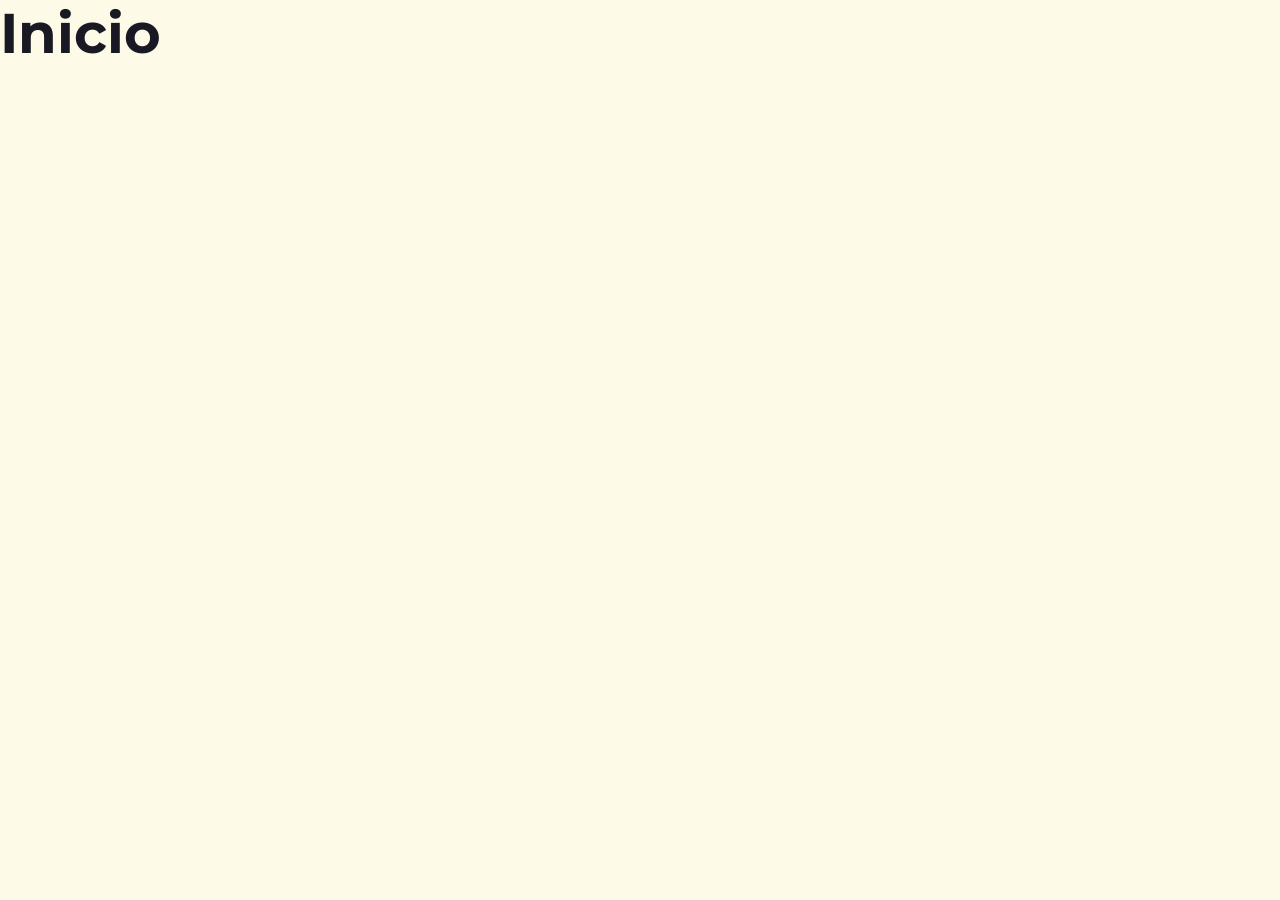
==== index.html @ 2173cb90 "Agregue la base HTML con Bootstrap y estilos tipográficos" ====
<!DOCTYPE html>
<html lang="es">
<head>
    <meta charset="UTF-8">
    <meta name="viewport" content="width=device-width, initial-scale=1">
    <title>Franklin Grisales Castrillón | Diseñador Crossmedia</title>
    <meta name="description" content="Portafolio de Franklin Grisales Castrillón, diseñador crossmedia y realizador audiovisual.">

    <link rel="preconnect" href="https://fonts.googleapis.com">
    <link rel="preconnect" href="https://fonts.gstatic.com" crossorigin>
    <link href="https://fonts.googleapis.com/css2?family=Montserrat:wght@500;600;700&family=Spectral:wght@400;500&display=swap" rel="stylesheet">

    <link href="https://cdn.jsdelivr.net/npm/bootstrap@5.3.3/dist/css/bootstrap.min.css" rel="stylesheet">

    <link rel="stylesheet" href="css/tokens.css">
    <link rel="stylesheet" href="css/estilos.css">
</head>
<body>

    <main>
        <h1>Inicio</h1>
    </main>

    <script src="https://cdn.jsdelivr.net/npm/bootstrap@5.3.3/dist/js/bootstrap.bundle.min.js"></script>
    <script src="js/main.js"></script>
</body>
</html>
---- css/tokens.css ----
:root {
  /* Colores */
    --color-principal: #595880;
    --color-secundario: #708090;
    --color-neutro: #B8BDBB;
    --color-fondo: #FDFAE7;
    --color-texto: #191924;
    --color-exito: #4E7D6B;
    --color-error: #A94F4F;
    --color-aviso: #B8892E;
    --color-info: #4A6F8A;

  /* Tipografía */
    --fuente-titulos: 'Montserrat', sans-serif;
    --fuente-texto: 'Spectral', serif;

  /* Espaciado */
    --espacio-4: 4px;
    --espacio-8: 8px;
    --espacio-16: 16px;
    --espacio-24: 24px;
    --espacio-32: 32px;
    --espacio-48: 48px;
    --espacio-64: 64px;

  /* Bordes */
    --radio-8: 8px;
    --radio-16: 16px;
}
---- css/estilos.css ----
body {
    background-color: var(--color-fondo);
    color: var(--color-texto);
    font-family: var(--fuente-texto);
    font-size: 18px;
    line-height: 1.6;
}

h1, h2, h3, h4 {
    font-family: var(--fuente-titulos);
    color: var(--color-texto);
}

h1 { font-size: 56px; font-weight: 700; }
h2 { font-size: 40px; font-weight: 600; }
h3 { font-size: 28px; font-weight: 600; }
h4 { font-size: 20px; font-weight: 500; }

a { color: var(--color-principal); }

@media (max-width: 767px) {
    h1 { font-size: 40px; }
    h2 { font-size: 32px; }
    h3 { font-size: 24px; }
}
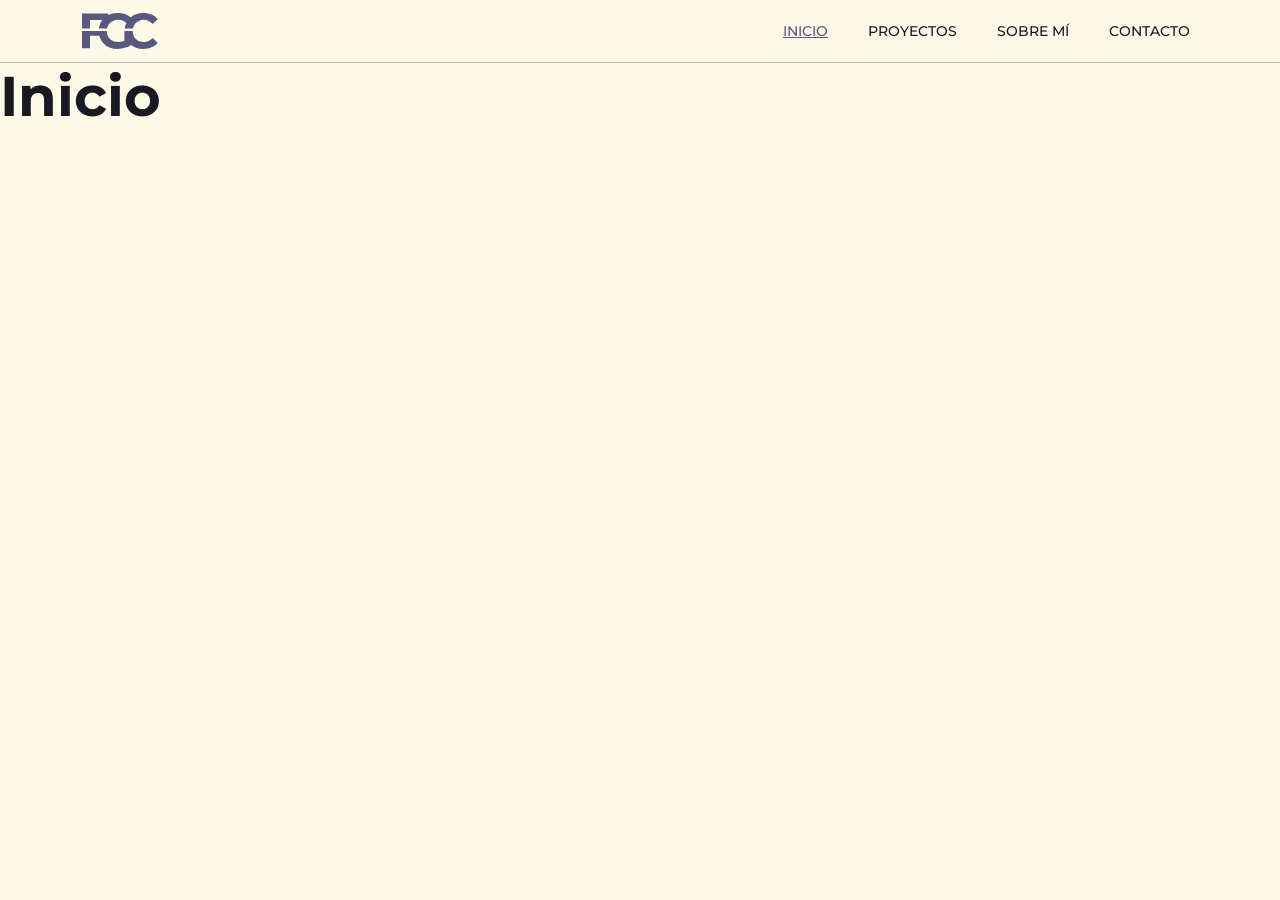
==== commit 4bd02092: "Cree la navegación responsive con Bootstrap y estilos del Design System" ====
--- a/index.html
+++ b/index.html
@@ -17,8 +17,31 @@
 </head>
 <body>
 
+    <header class="navegacion">
+    <nav class="navbar navbar-expand-md">
+        <div class="container">
+        <a class="navbar-brand" href="index.html">
+            <img src="imgs/monograma-fgc.svg" alt="Monograma FGC" height="36">
+        </a>
+        <button class="navbar-toggler" type="button" data-bs-toggle="collapse"
+                data-bs-target="#menuPrincipal" aria-controls="menuPrincipal"
+                aria-expanded="false" aria-label="Abrir menú">
+            <span class="navbar-toggler-icon"></span>
+        </button>
+        <div class="collapse navbar-collapse justify-content-end" id="menuPrincipal">
+            <ul class="navbar-nav">
+            <li class="nav-item"><a class="nav-link activo" href="index.html">Inicio</a></li>
+            <li class="nav-item"><a class="nav-link" href="proyectos.html">Proyectos</a></li>
+            <li class="nav-item"><a class="nav-link" href="perfil.html">Sobre mí</a></li>
+            <li class="nav-item"><a class="nav-link" href="perfil.html#contacto">Contacto</a></li>
+            </ul>
+        </div>
+        </div>
+    </nav>
+    </header>
+
     <main>
-        <h1>Inicio</h1>
+    <h1>Inicio</h1>
     </main>
 
     <script src="https://cdn.jsdelivr.net/npm/bootstrap@5.3.3/dist/js/bootstrap.bundle.min.js"></script>
--- a/css/estilos.css
+++ b/css/estilos.css
@@ -22,4 +22,28 @@
     h1 { font-size: 40px; }
     h2 { font-size: 32px; }
     h3 { font-size: 24px; }
+}
+
+/* Navegación*/
+.navegacion {
+    background-color: var(--color-fondo);
+    border-bottom: 1px solid var(--color-neutro);
+}
+
+.navegacion .nav-link {
+    font-family: var(--fuente-titulos);
+    font-size: 14px;
+    font-weight: 500;
+    text-transform: uppercase;
+    color: var(--color-texto);
+    margin-left: var(--espacio-24);
+}
+
+.navegacion .nav-link:hover {
+    color: var(--color-principal);
+}
+
+.navegacion .nav-link.activo {
+    color: var(--color-principal);
+    text-decoration: underline;
 }
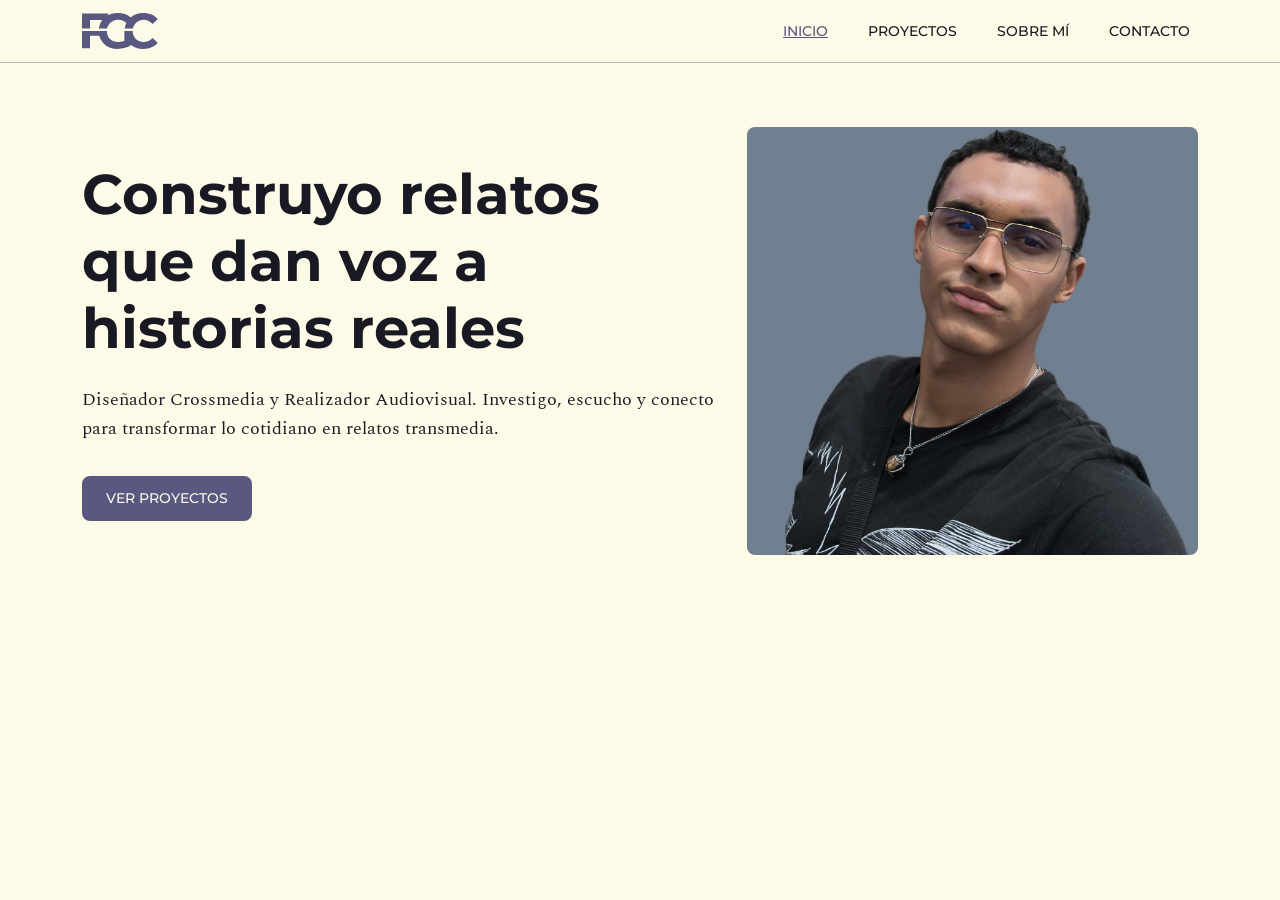
==== commit 7b4dda89: "Cree el hero de Inicio y botón primario con diferentes estados, ademas agregue foto-franklin" ====
--- a/index.html
+++ b/index.html
@@ -41,7 +41,23 @@
     </header>
 
     <main>
-    <h1>Inicio</h1>
+    <section class="hero">
+        <div class="container">
+        <div class="row align-items-center">
+            <div class="col-lg-7">
+            <h1>Construyo relatos que dan voz a historias reales</h1>
+            <p class="hero-texto">
+                Diseñador Crossmedia y Realizador Audiovisual. Investigo, escucho y conecto
+                para transformar lo cotidiano en relatos transmedia.
+            </p>
+            <a href="proyectos.html" class="btn boton-primario">Ver proyectos</a>
+            </div>
+            <div class="col-lg-5 text-center">
+            <img src="imgs/foto-franklin.png" alt="Retrato de Franklin Grisales" class="hero-foto">
+            </div>
+        </div>
+        </div>
+    </section>
     </main>
 
     <script src="https://cdn.jsdelivr.net/npm/bootstrap@5.3.3/dist/js/bootstrap.bundle.min.js"></script>
--- a/css/estilos.css
+++ b/css/estilos.css
@@ -46,4 +46,40 @@
 .navegacion .nav-link.activo {
     color: var(--color-principal);
     text-decoration: underline;
+}
+
+/* Hero (Inicio) */
+.hero {
+    padding: var(--espacio-64) 0;
+}
+
+.hero-texto {
+    color: var(--color-texto);
+    max-width: 640px;
+    margin: var(--espacio-24) 0 var(--espacio-32);
+}
+
+.hero-foto {
+    max-width: 100%;
+    height: auto;
+    background-color: var(--color-secundario);
+    border-radius: var(--radio-8);
+}
+
+/* Botón primario */
+.boton-primario {
+    background-color: var(--color-principal);
+    color: var(--color-fondo);
+    font-family: var(--fuente-titulos);
+    font-size: 14px;
+    font-weight: 500;
+    text-transform: uppercase;
+    padding: var(--espacio-12, 12px) var(--espacio-24);
+    border-radius: var(--radio-8);
+    border: none;
+}
+
+.boton-primario:hover {
+    background-color: var(--color-texto);
+    color: var(--color-fondo);
 }
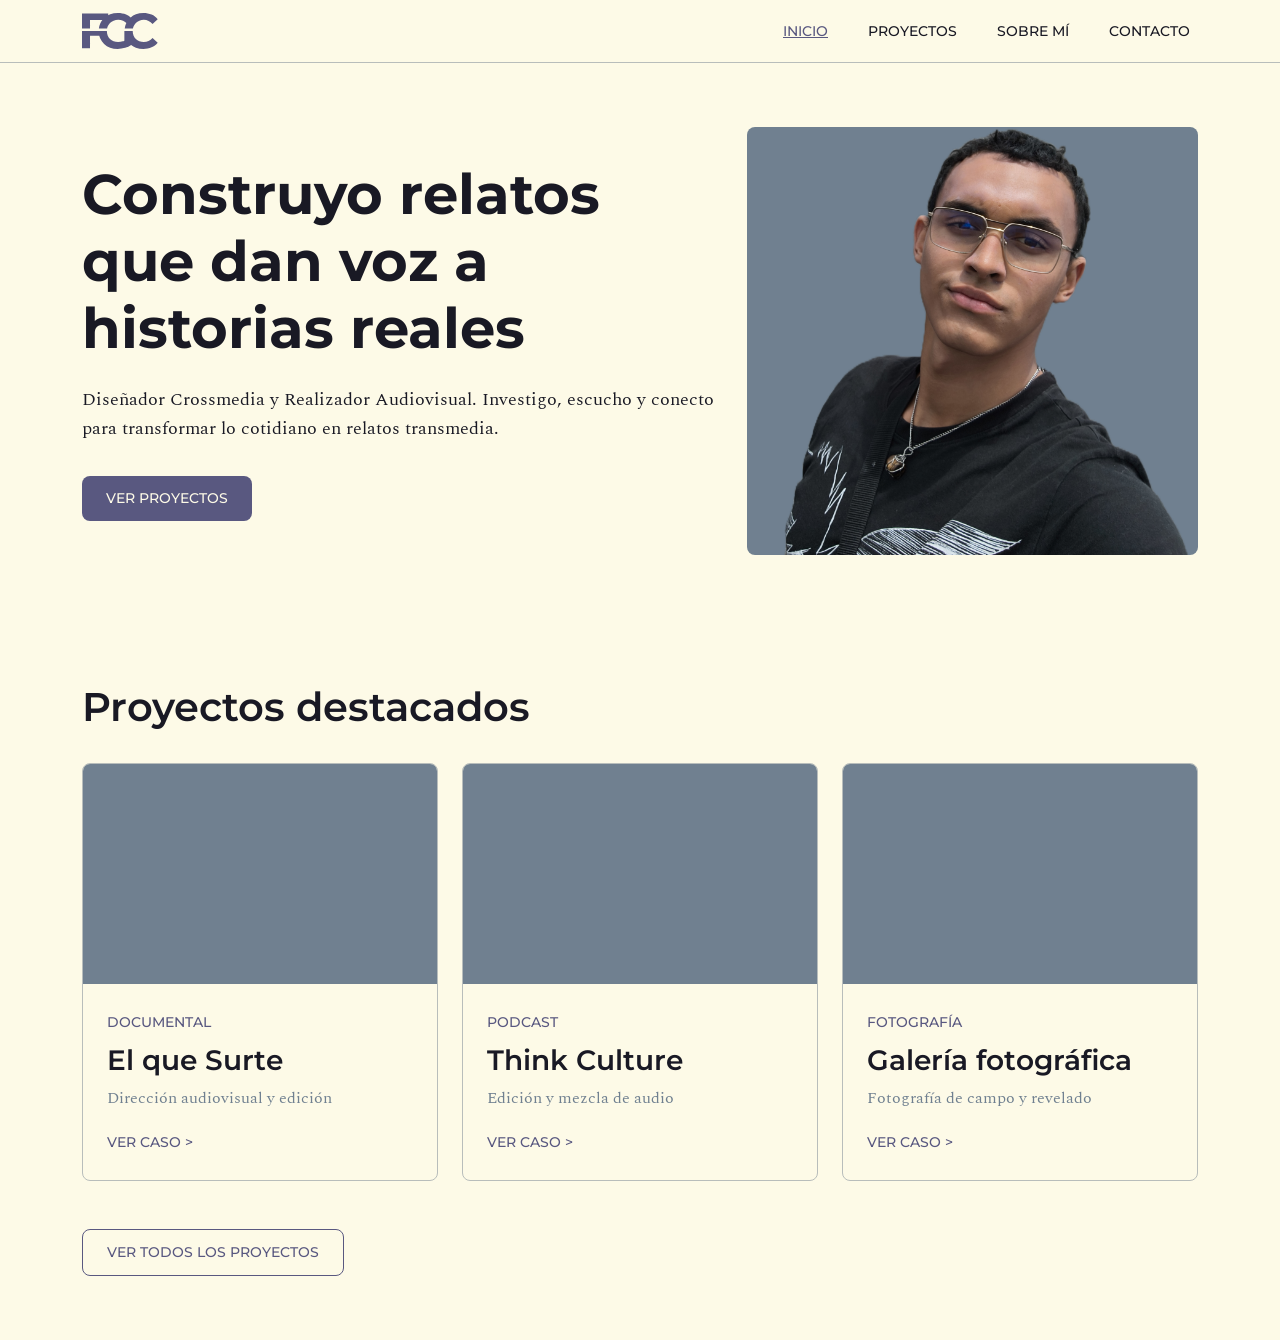
==== commit 3cc4822c: "Agregue los proyectos destacados con las tarjetas" ====
--- a/index.html
+++ b/index.html
@@ -58,6 +58,53 @@
         </div>
         </div>
     </section>
+
+        <section class="seccion">
+        <div class="container">
+        <h2>Proyectos destacados</h2>
+        <div class="row g-4 mt-2">
+
+            <div class="col-md-6 col-lg-4">
+            <article class="tarjeta-proyecto">
+                <div class="tarjeta-imagen"></div>
+                <div class="tarjeta-cuerpo">
+                <span class="tarjeta-categoria">Documental</span>
+                <h3>El que Surte</h3>
+                <p>Dirección audiovisual y edición</p>
+                <a href="proyectos.html" class="enlace-caso">Ver caso &gt;</a>
+                </div>
+            </article>
+            </div>
+
+            <div class="col-md-6 col-lg-4">
+            <article class="tarjeta-proyecto">
+                <div class="tarjeta-imagen"></div>
+                <div class="tarjeta-cuerpo">
+                <span class="tarjeta-categoria">Podcast</span>
+                <h3>Think Culture</h3>
+                <p>Edición y mezcla de audio</p>
+                <a href="proyectos.html" class="enlace-caso">Ver caso &gt;</a>
+                </div>
+            </article>
+            </div>
+
+            <div class="col-md-6 col-lg-4">
+            <article class="tarjeta-proyecto">
+                <div class="tarjeta-imagen"></div>
+                <div class="tarjeta-cuerpo">
+                <span class="tarjeta-categoria">Fotografía</span>
+                <h3>Galería fotográfica</h3>
+                <p>Fotografía de campo y revelado</p>
+                <a href="proyectos.html" class="enlace-caso">Ver caso &gt;</a>
+                </div>
+            </article>
+            </div>
+
+        </div>
+        <a href="proyectos.html" class="btn boton-secundario mt-5">Ver todos los proyectos</a>
+        </div>
+    </section>
+
     </main>
 
     <script src="https://cdn.jsdelivr.net/npm/bootstrap@5.3.3/dist/js/bootstrap.bundle.min.js"></script>
--- a/css/estilos.css
+++ b/css/estilos.css
@@ -82,4 +82,84 @@
 .boton-primario:hover {
     background-color: var(--color-texto);
     color: var(--color-fondo);
+}
+
+@media (max-width: 991px) {
+    .hero {
+    padding: var(--espacio-32) 0;
+    }
+
+    .hero .btn {
+    margin-bottom: var(--espacio-48);
+    } 
+}
+
+/* Secciones */
+.seccion {
+    padding: var(--espacio-64) 0;
+}
+
+/* Tarjeta de proyecto*/
+.tarjeta-proyecto {
+    background-color: var(--color-fondo);
+    border: 1px solid var(--color-neutro);
+    border-radius: var(--radio-8);
+    overflow: hidden;
+    height: 100%;
+}
+
+.tarjeta-imagen {
+    height: 220px;
+    background-color: var(--color-secundario);
+}
+
+.tarjeta-cuerpo {
+    padding: var(--espacio-24);
+}
+
+.tarjeta-categoria {
+    font-family: var(--fuente-titulos);
+    font-size: 14px;
+    font-weight: 500;
+    text-transform: uppercase;
+    color: var(--color-principal);
+}
+
+.tarjeta-cuerpo h3 {
+    margin: var(--espacio-8) 0;
+}
+
+.tarjeta-cuerpo p {
+    font-size: 16px;
+    color: var(--color-secundario);
+}
+
+.enlace-caso {
+    font-family: var(--fuente-titulos);
+    font-size: 14px;
+    font-weight: 500;
+    text-transform: uppercase;
+    text-decoration: none;
+}
+
+.enlace-caso:hover {
+    text-decoration: underline;
+}
+
+/* Botón secundario (átomo) */
+.boton-secundario {
+    background-color: transparent;
+    color: var(--color-principal);
+    border: 1px solid var(--color-principal);
+    font-family: var(--fuente-titulos);
+    font-size: 14px;
+    font-weight: 500;
+    text-transform: uppercase;
+    padding: 12px var(--espacio-24);
+    border-radius: var(--radio-8);
+}
+
+.boton-secundario:hover {
+    background-color: var(--color-principal);
+    color: var(--color-fondo);
 }
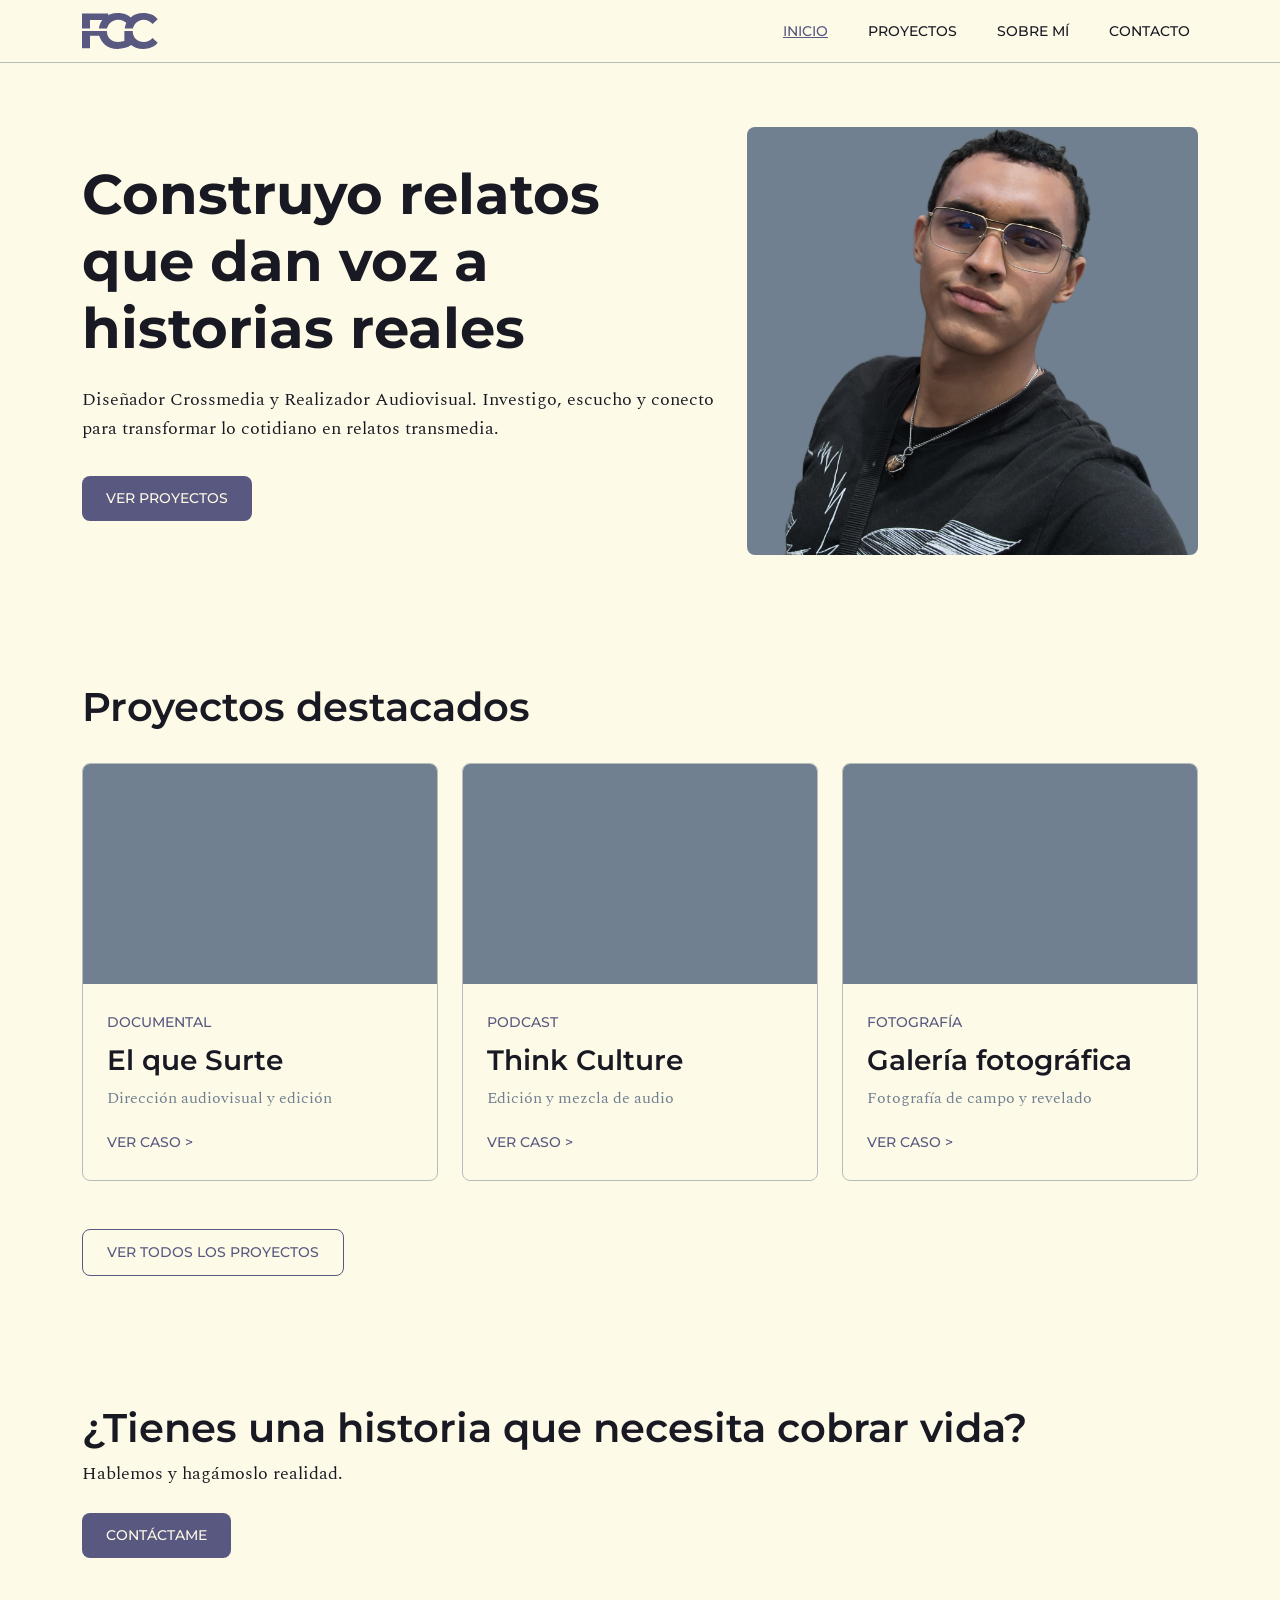
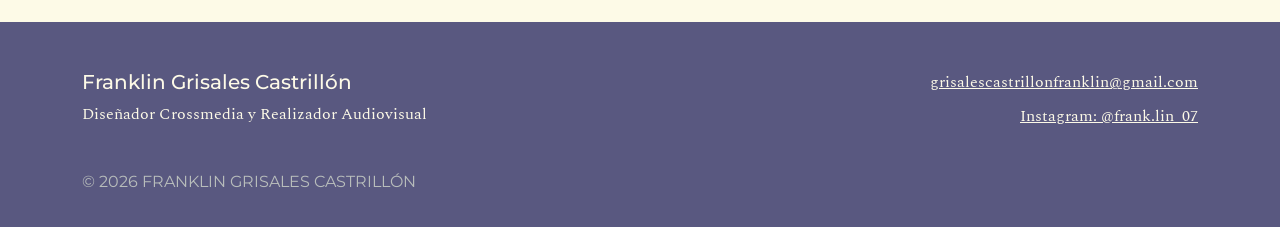
==== commit e9cd424b: "Agregue el llamado a contacto y el footer a la página de Inicio" ====
--- a/index.html
+++ b/index.html
@@ -105,7 +105,35 @@
         </div>
     </section>
 
+        <section class="seccion llamado">
+        <div class="container">
+        <h2>¿Tienes una historia que necesita cobrar vida?</h2>
+        <p>Hablemos y hagámoslo realidad.</p>
+        <a href="perfil.html#contacto" class="btn boton-primario">Contáctame</a>
+        </div>
+    </section>
+
     </main>
+
+        <footer class="pie">
+    <div class="container">
+        <div class="row">
+        <div class="col-md-6">
+            <h4>Franklin Grisales Castrillón</h4>
+            <p>Diseñador Crossmedia y Realizador Audiovisual</p>
+        </div>
+        <div class="col-md-6 pie-contacto">
+            <p>
+            <a href="mailto:grisalescastrillonfranklin@gmail.com">grisalescastrillonfranklin@gmail.com</a>
+            </p>
+            <p>
+            <a href="https://www.instagram.com/frank.lin_07" target="_blank" rel="noopener">Instagram: @frank.lin_07</a>
+            </p>
+        </div>
+        </div>
+        <p class="pie-copy">© 2026 Franklin Grisales Castrillón</p>
+    </div>
+    </footer>
 
     <script src="https://cdn.jsdelivr.net/npm/bootstrap@5.3.3/dist/js/bootstrap.bundle.min.js"></script>
     <script src="js/main.js"></script>
--- a/css/estilos.css
+++ b/css/estilos.css
@@ -162,4 +162,49 @@
 .boton-secundario:hover {
     background-color: var(--color-principal);
     color: var(--color-fondo);
+}
+
+/* Llamado a contacto */
+.llamado p {
+    color: var(--color-texto);
+    margin-bottom: var(--espacio-24);
+}
+
+/* Footer (organismo) */
+.pie {
+    background-color: var(--color-principal);
+    color: var(--color-fondo);
+    padding: var(--espacio-48) 0 var(--espacio-24);
+}
+
+.pie h4 {
+    color: var(--color-fondo);
+}
+
+.pie p {
+    font-size: 16px;
+    margin-bottom: var(--espacio-8);
+}
+
+.pie a {
+    color: var(--color-fondo);
+}
+
+.pie-contacto {
+    text-align: right;
+}
+
+.pie-copy {
+    margin-top: var(--espacio-32);
+    font-family: var(--fuente-titulos);
+    font-size: 14px;
+    text-transform: uppercase;
+    color: var(--color-neutro);
+}
+
+@media (max-width: 767px) {
+    .pie-contacto {
+    text-align: left;
+    margin-top: var(--espacio-24);
+    }
 }
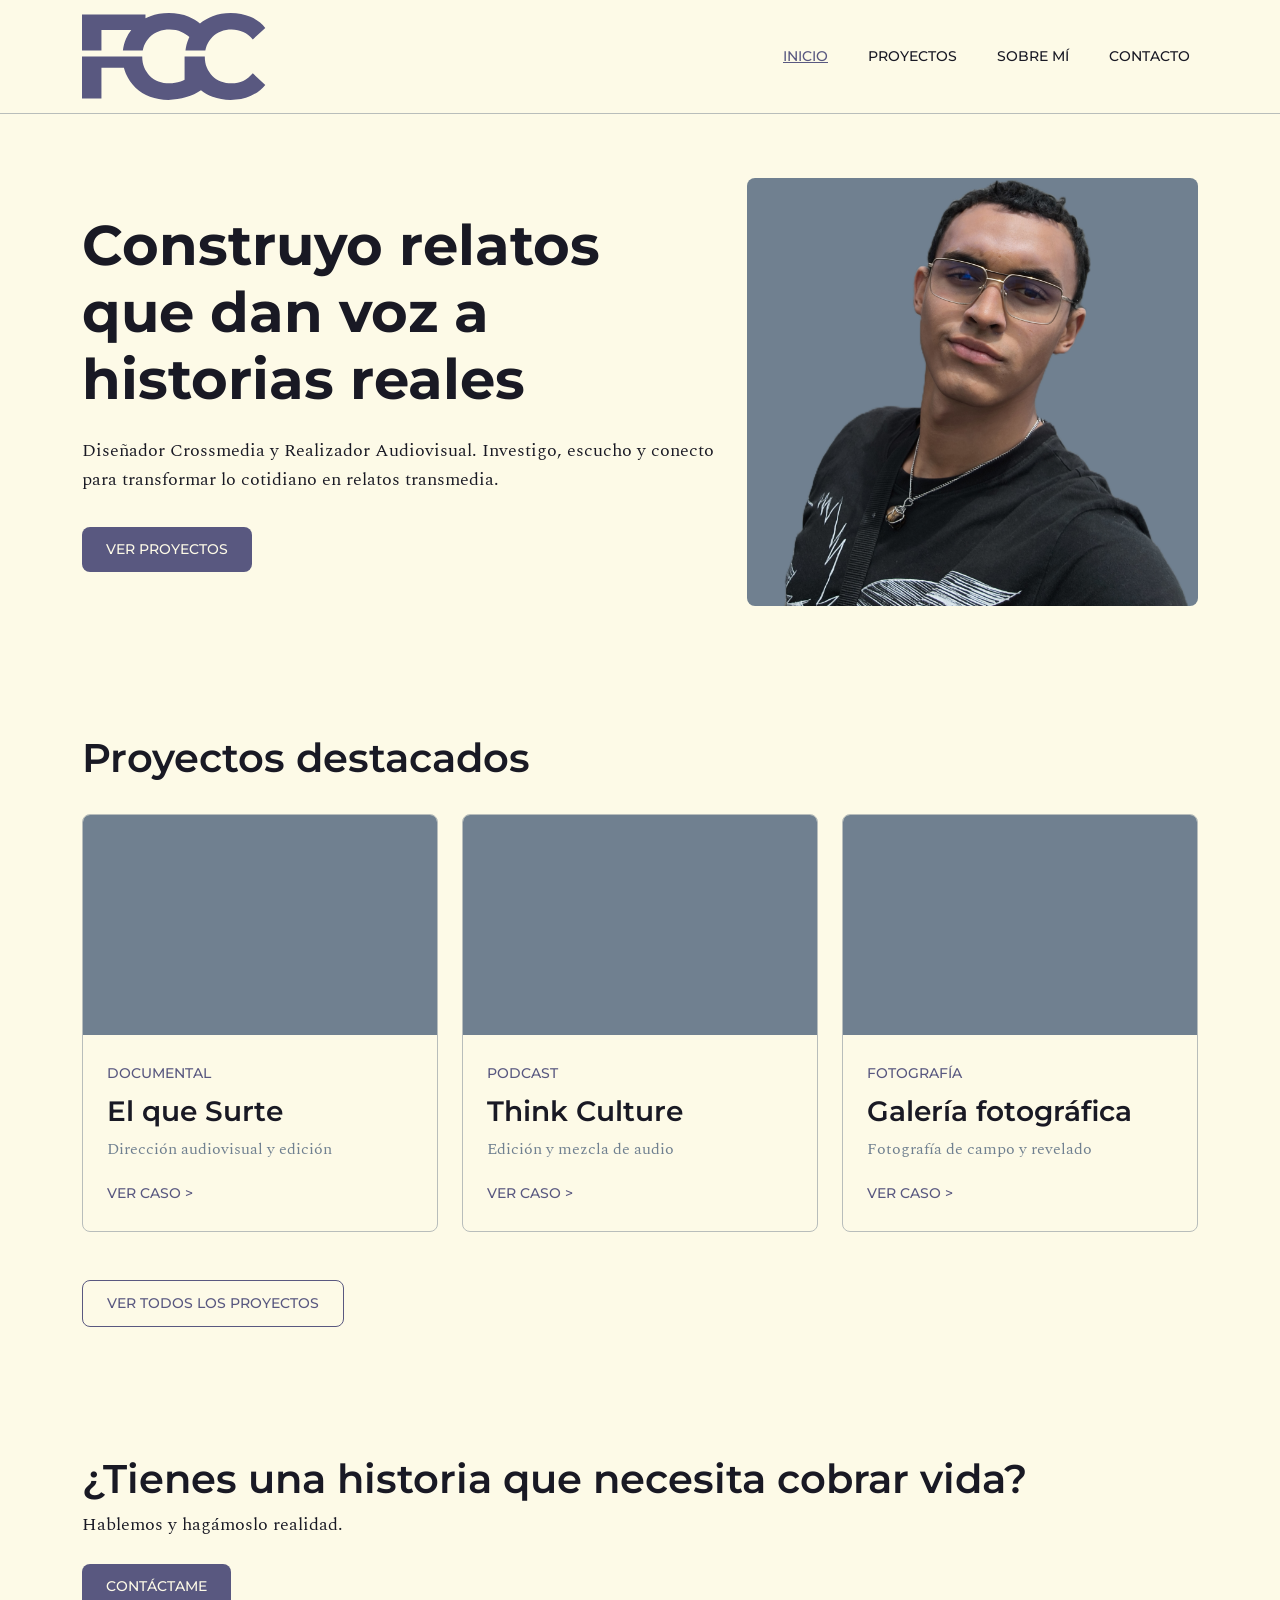
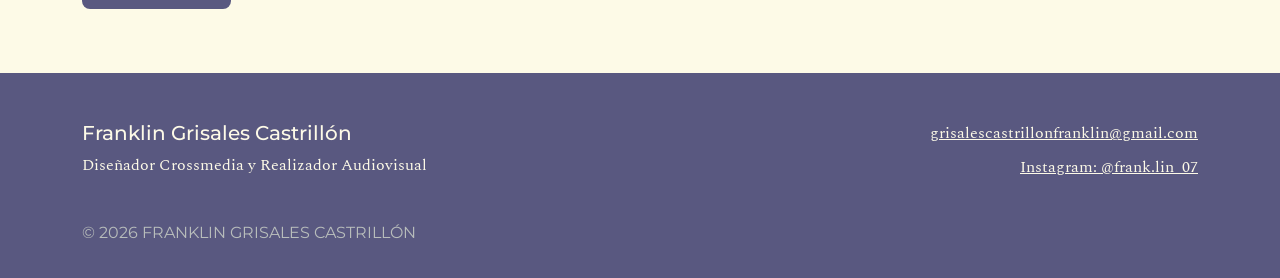
==== commit e62d05d0: "Mejora  del responsive en tableta y agregue accesibilidad básica" ====
--- a/index.html
+++ b/index.html
@@ -16,6 +16,7 @@
     <link rel="stylesheet" href="css/estilos.css">
 </head>
 <body>
+    <a class="salto" href="#contenido">Saltar al contenido</a>
 
     <header class="navegacion">
     <nav class="navbar navbar-expand-md">
@@ -40,7 +41,7 @@
     </nav>
     </header>
 
-    <main>
+    <main id="contenido">
     <section class="hero">
         <div class="container">
         <div class="row align-items-center">
--- a/css/estilos.css
+++ b/css/estilos.css
@@ -207,4 +207,161 @@
     text-align: left;
     margin-top: var(--espacio-24);
     }
+}
+
+/*Proyectos*/
+/* Caso de estudio */
+.intro {
+    max-width: 640px;
+    margin-bottom: var(--espacio-32);
+}
+
+.caso {
+    padding: var(--espacio-48) 0;
+    border-bottom: 1px solid var(--color-neutro);
+}
+
+.caso:last-child {
+    border-bottom: none;
+}
+
+.caso-imagen {
+    height: 360px;
+    background-color: var(--color-secundario);
+    border-radius: var(--radio-8);
+}
+
+.caso p {
+    font-size: 16px;
+    margin-bottom: var(--espacio-16);
+}
+
+/* Bloque de método (molécula) */
+.bloque-metodo {
+    background-color: var(--color-fondo);
+    border: 1px solid var(--color-neutro);
+    border-radius: var(--radio-8);
+    padding: var(--espacio-24);
+    height: 100%;
+}
+
+.bloque-metodo p {
+    font-size: 16px;
+    margin-bottom: 0;
+}
+
+/* Chip de habilidad*/
+.lista-chips {
+    list-style: none;
+    padding: 0;
+    margin: 0;
+    display: flex;
+    flex-wrap: wrap;
+    gap: var(--espacio-16);
+}
+
+.chip {
+    font-family: var(--fuente-titulos);
+    font-size: 14px;
+    font-weight: 500;
+    text-transform: uppercase;
+    color: var(--color-principal);
+    background-color: var(--color-fondo);
+    border: 1px solid var(--color-principal);
+    border-radius: var(--radio-16);
+    padding: var(--espacio-8) var(--espacio-16);
+}
+
+/* Formulario */
+.campo {
+    margin-bottom: var(--espacio-24);
+}
+
+.campo label {
+    display: block;
+    font-family: var(--fuente-titulos);
+    font-size: 14px;
+    font-weight: 500;
+    text-transform: uppercase;
+    margin-bottom: var(--espacio-8);
+}
+
+.campo input,
+.campo textarea {
+    width: 100%;
+    background-color: var(--color-fondo);
+    border: 1px solid var(--color-neutro);
+    border-radius: var(--radio-8);
+    padding: 12px var(--espacio-16);
+    font-family: var(--fuente-texto);
+    font-size: 16px;
+    color: var(--color-texto);
+}
+
+.campo input:focus,
+.campo textarea:focus {
+    outline: 2px solid var(--color-info);
+    outline-offset: 1px;
+}
+
+/* Estados del campo */
+.campo.con-error input,
+.campo.con-error textarea {
+    border-color: var(--color-error);
+}
+
+.mensaje-error {
+    display: block;
+    font-size: 16px;
+    color: var(--color-error);
+    margin-top: var(--espacio-8);
+}
+
+.mensaje-exito {
+    margin-top: var(--espacio-16);
+    color: var(--color-exito);
+}
+
+[hidden] {
+    display: none !important;
+}
+
+/* Accesibilidad */
+a:focus-visible,
+button:focus-visible,
+.btn:focus-visible {
+    outline: 2px solid var(--color-info);
+    outline-offset: 2px;
+}
+
+img {
+    max-width: 100%;
+    height: auto;
+}
+
+/* Tableta: 768 a 1199 px */
+@media (min-width: 768px) and (max-width: 1199px) {
+    .hero { padding: var(--espacio-48) 0; }
+    .caso-imagen { height: 300px; }
+}
+
+/* Móvil: menos de 768 px */
+@media (max-width: 767px) {
+    .seccion { padding: var(--espacio-48) 0; }
+    .caso-imagen { height: 240px; }
+    .tarjeta-imagen { height: 180px; }
+}
+
+.salto {
+    position: absolute;
+    left: -999px;
+    background: var(--color-principal);
+    color: var(--color-fondo);
+    padding: var(--espacio-8) var(--espacio-16);
+}
+
+.salto:focus {
+    left: var(--espacio-16);
+    top: var(--espacio-8);
+    z-index: 1000;
 }
